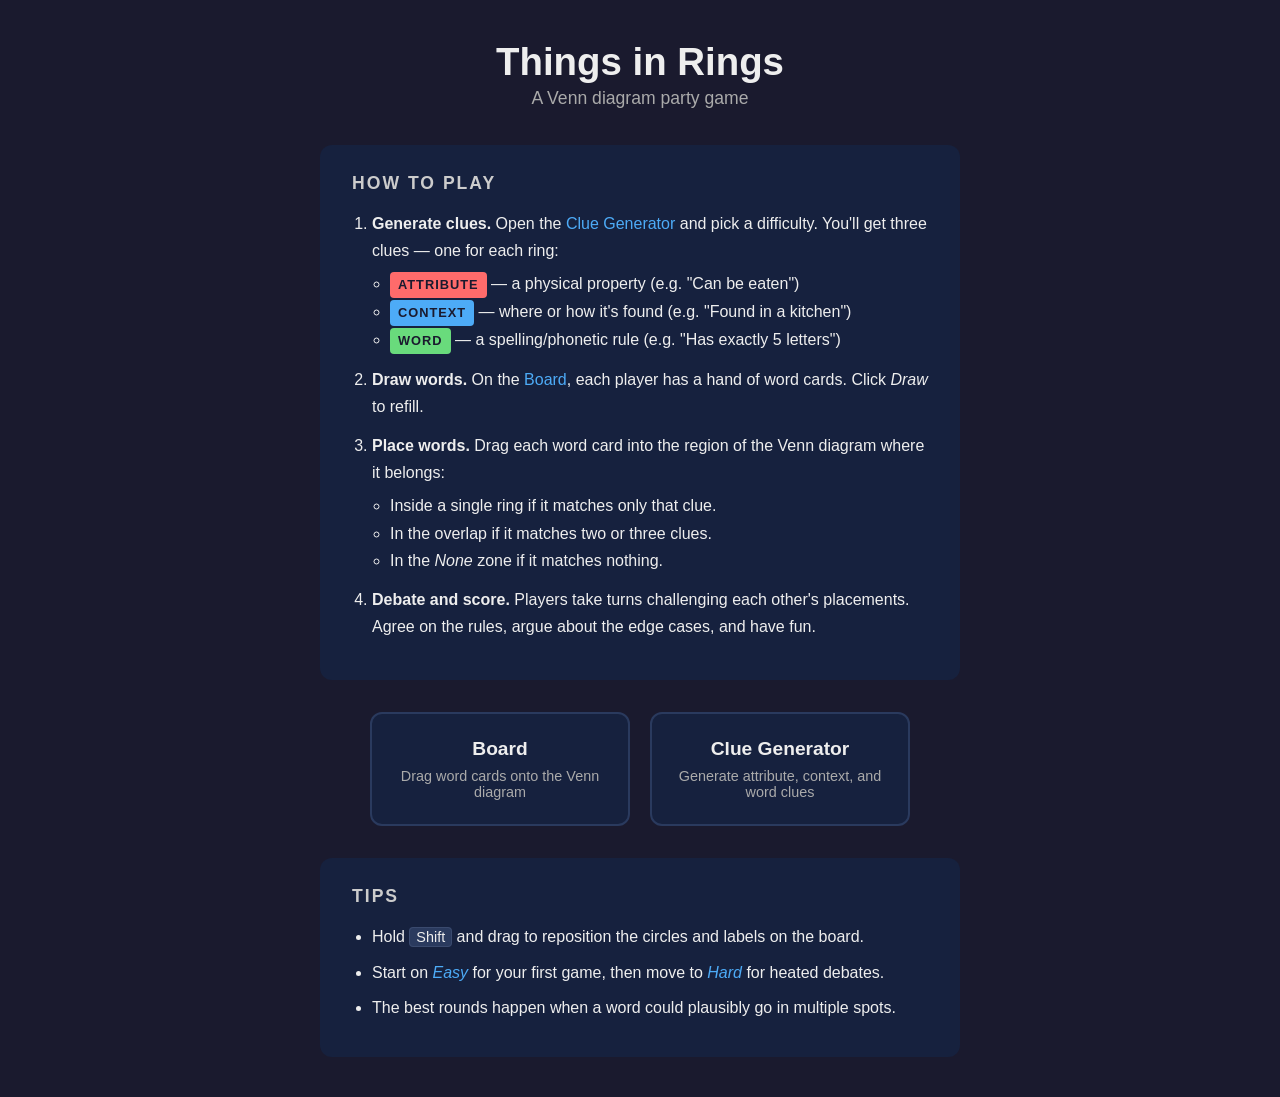
==== index.html @ 873f7dc0 "Added a landing page to link to board and clues" ====
<!DOCTYPE html>
<html lang="en">
<head>
  <meta charset="UTF-8">
  <meta name="viewport" content="width=device-width, initial-scale=1.0">
  <title>Things in Rings</title>
  <link rel="stylesheet" href="./styles.css">
</head>
<body class="index-page">
  <h1>Things in Rings</h1>
  <p class="tagline">A Venn diagram party game</p>

  <div class="how-to-play">
    <h2>How to Play</h2>
    <ol>
      <li><strong>Generate clues.</strong> Open the <a href="clues.html">Clue Generator</a> and pick a difficulty. You'll get three clues &mdash; one for each ring:
        <ul>
          <li><span class="ring-label attribute">Attribute</span> &mdash; a physical property (e.g. "Can be eaten")</li>
          <li><span class="ring-label context">Context</span> &mdash; where or how it's found (e.g. "Found in a kitchen")</li>
          <li><span class="ring-label word">Word</span> &mdash; a spelling/phonetic rule (e.g. "Has exactly 5 letters")</li>
        </ul>
      </li>
      <li><strong>Draw words.</strong> On the <a href="board.html">Board</a>, each player has a hand of word cards. Click <em>Draw</em> to refill.</li>
      <li><strong>Place words.</strong> Drag each word card into the region of the Venn diagram where it belongs:
        <ul>
          <li>Inside a single ring if it matches only that clue.</li>
          <li>In the overlap if it matches two or three clues.</li>
          <li>In the <em>None</em> zone if it matches nothing.</li>
        </ul>
      </li>
      <li><strong>Debate and score.</strong> Players take turns challenging each other's placements. Agree on the rules, argue about the edge cases, and have fun.</li>
    </ol>
  </div>

  <div class="nav-links">
    <a href="board.html" class="nav-card">
      <h3>Board</h3>
      <p>Drag word cards onto the Venn diagram</p>
    </a>
    <a href="clues.html" class="nav-card">
      <h3>Clue Generator</h3>
      <p>Generate attribute, context, and word clues</p>
    </a>
  </div>

  <div class="tips">
    <h2>Tips</h2>
    <ul>
      <li>Hold <kbd>Shift</kbd> and drag to reposition the circles and labels on the board.</li>
      <li>Start on <em>Easy</em> for your first game, then move to <em>Hard</em> for heated debates.</li>
      <li>The best rounds happen when a word could plausibly go in multiple spots.</li>
    </ul>
  </div>
</body>
</html>
---- styles.css ----
/* ===== Shared Reset ===== */
* {
    margin: 0;
    padding: 0;
    box-sizing: border-box;
}

/* ===== Index (index.html) ===== */
body.index-page {
    font-family: -apple-system, BlinkMacSystemFont, 'Segoe UI', sans-serif;
    background: #1a1a2e;
    color: #eee;
    min-height: 100vh;
    display: flex;
    flex-direction: column;
    align-items: center;
    padding: 40px 20px;
}

body.index-page h1 {
    font-size: 2.4rem;
    margin-bottom: 4px;
}

.tagline {
    font-size: 1.1rem;
    color: #aaa;
    margin-bottom: 36px;
}

.how-to-play {
    max-width: 640px;
    width: 100%;
    background: #16213e;
    border-radius: 12px;
    padding: 28px 32px;
    margin-bottom: 32px;
}

.how-to-play h2 {
    font-size: 1.1rem;
    text-transform: uppercase;
    letter-spacing: 2px;
    margin-bottom: 16px;
    color: #ccc;
}

.how-to-play ol {
    padding-left: 20px;
    line-height: 1.7;
}

.how-to-play ol > li {
    margin-bottom: 12px;
}

.how-to-play ul {
    padding-left: 18px;
    margin-top: 6px;
}

.how-to-play a {
    color: #4dabf7;
    text-decoration: none;
}

.how-to-play a:hover {
    text-decoration: underline;
}

.ring-label {
    display: inline-block;
    font-size: 0.8rem;
    font-weight: 600;
    text-transform: uppercase;
    letter-spacing: 1px;
    padding: 2px 8px;
    border-radius: 4px;
    color: #1a1a2e;
}

.ring-label.attribute { background: #ff6b6b; }
.ring-label.context   { background: #4dabf7; }
.ring-label.word      { background: #69db7c; }

.nav-links {
    display: flex;
    gap: 20px;
    margin-bottom: 32px;
    flex-wrap: wrap;
    justify-content: center;
}

.nav-card {
    display: block;
    width: 260px;
    background: #16213e;
    border: 2px solid #2a3a5e;
    border-radius: 12px;
    padding: 24px;
    text-align: center;
    text-decoration: none;
    color: #eee;
    transition: border-color 0.2s, transform 0.2s;
}

.nav-card:hover {
    border-color: #4dabf7;
    transform: translateY(-2px);
}

.nav-card h3 {
    font-size: 1.2rem;
    margin-bottom: 8px;
}

.nav-card p {
    font-size: 0.9rem;
    color: #aaa;
}

.tips {
    max-width: 640px;
    width: 100%;
    background: #16213e;
    border-radius: 12px;
    padding: 28px 32px;
}

.tips h2 {
    font-size: 1.1rem;
    text-transform: uppercase;
    letter-spacing: 2px;
    margin-bottom: 16px;
    color: #ccc;
}

.tips ul {
    padding-left: 20px;
    line-height: 1.7;
}

.tips li {
    margin-bottom: 8px;
}

.tips kbd {
    background: #2a3a5e;
    border: 1px solid #3a4a6e;
    border-radius: 4px;
    padding: 1px 6px;
    font-family: inherit;
    font-size: 0.9em;
}

.tips em {
    color: #4dabf7;
}

/* ===== Board (board.html) ===== */
body.board-page {
    font-family: 'Arial', sans-serif;
    background: #f8f9fa;
    color: #333;
    overflow: hidden;
    user-select: none;
}

.container {
    height: 100vh;
    display: flex;
    flex-direction: column;
}

.board-area {
    height: 85vh;
    position: relative;
    background: #ffffff;
    border-bottom: 1px solid #ddd;
}

.venn-circle {
    position: absolute;
    border-radius: 50%;
    opacity: 0.3;
    width: 40vw;
    height: 40vw;
}

.venn-circle:hover {
    opacity: 0.4;
}

.circle1 {
    background: #ff6b6b;
    border: 2px solid #ff5252;
    top: 2vh;
    left: calc(40% - 40vw + 10vw);
}

.circle2 {
    background: #4dabf7;
    border: 2px solid #339af0;
    top: 2vh;
    left: calc(40% - 10vw);
}

.circle3 {
    background: #69db7c;
    border: 2px solid #51cf66;
    top: calc(85vh - 40vw - 1vh);
    left: calc(40% - 20vw);
}

.region-label {
    position: absolute;
    font-weight: bold;
    font-size: 18px;
    color: #333;
    z-index: 100;
    padding: 8px 12px;
    border-radius: 6px;
    border: 2px solid;
    text-transform: uppercase;
    opacity: 0.8;
}

.label-1 {
    background: #ff6b6b;
    border-color: #ff5252;
    top: calc(2vh + 5vh);
    left: calc((40% - 40vw + 10vw) - 6vw);
}

.label-2 {
    background: #4dabf7;
    border-color: #339af0;
    top: calc(2vh + 5vh);
    left: calc((40% - 10vw) + 40vw + 6vw - 8vw);
}

.label-3 {
    background: #69db7c;
    border-color: #51cf66;
    top: 52vw;
    left: calc((40% - 20vw) + 3vw);
}

.label-none {
    position: absolute;
    top: calc(50%);
    left: 80vw;
    font-weight: bold;
    font-size: 18px;
    color: #333;
    z-index: 100;
    padding: 8px 12px;
    border-radius: 6px;
    background: #adb5bd;
    border: 2px solid #868e96;
}

.bottom-area {
    height: 15vh;
    display: flex;
    align-items: center;
    justify-content: center;
    padding: 20px;
    background: #f1f3f4;
}

.hand-area {
    display: flex;
    gap: 15px;
    align-items: center;
    min-height: 60px;
}

.word-card {
    width: 120px;
    height: 60px;
    background: #ffffff;
    border: 2px solid #dee2e6;
    border-radius: 8px;
    display: flex;
    align-items: center;
    justify-content: center;
    cursor: grab;
    font-size: 14px;
    font-weight: 500;
    text-align: center;
    text-transform: uppercase;
    box-shadow: 0 2px 4px rgba(0, 0, 0, 0.1);
    position: relative;
    z-index: 1000;
}

.word-card:hover {
    box-shadow: 0 4px 8px rgba(0, 0, 0, 0.15);
    border-color: #adb5bd;
}

.word-card:active {
    cursor: grabbing;
}

.word-card.dragging {
    position: fixed;
    z-index: 9999;
    transform: scale(1.05);
    box-shadow: 0 8px 16px rgba(0, 0, 0, 0.2);
}

.draw-button {
    width: 100px;
    height: 60px;
    background: #495057;
    border: none;
    border-radius: 8px;
    color: white;
    font-size: 16px;
    font-weight: 500;
    cursor: pointer;
    margin-left: 20px;
    box-shadow: 0 2px 4px rgba(0, 0, 0, 0.1);
}

.draw-button:hover {
    background: #343a40;
    box-shadow: 0 4px 8px rgba(0, 0, 0, 0.15);
}

.draw-button:active {
    transform: translateY(1px);
}

.floating-card {
    position: absolute;
    z-index: 1001;
}

.empty-slot {
    width: 120px;
    height: 60px;
    border: 2px dashed #adb5bd;
    border-radius: 8px;
    display: flex;
    align-items: center;
    justify-content: center;
    color: #6c757d;
    font-size: 12px;
}

/* ===== Clues (clues.html) ===== */
body.clues-page {
    font-family: -apple-system, BlinkMacSystemFont, 'Segoe UI', sans-serif;
    background: #1a1a2e;
    color: #eee;
    min-height: 100vh;
    display: flex;
    flex-direction: column;
    align-items: center;
    padding: 40px 20px;
}

body.clues-page h1 {
    font-size: 2rem;
    margin-bottom: 30px;
}

.controls {
    display: flex;
    gap: 16px;
    align-items: center;
    margin-bottom: 40px;
}

body.clues-page select {
    padding: 10px 20px;
    font-size: 1rem;
    border: none;
    border-radius: 8px;
    background: #16213e;
    color: #eee;
    cursor: pointer;
}

body.clues-page button {
    padding: 10px 28px;
    font-size: 1rem;
    font-weight: 600;
    border: none;
    border-radius: 8px;
    background: #e94560;
    color: #fff;
    cursor: pointer;
    transition: background 0.2s;
}

body.clues-page button:hover {
    background: #c73650;
}

.clues {
    display: flex;
    gap: 24px;
    flex-wrap: wrap;
    justify-content: center;
    max-width: 900px;
    width: 100%;
}

.clue-card {
    flex: 1 1 250px;
    max-width: 300px;
    background: #16213e;
    border-radius: 12px;
    padding: 24px;
    text-align: center;
}

.clue-card h2 {
    font-size: 0.85rem;
    text-transform: uppercase;
    letter-spacing: 2px;
    margin-bottom: 16px;
}

.clue-card.word h2 {
    color: #1a1a2e;
    background: #69db7c;
    border-radius: 6px;
    padding: 6px;
}

.clue-card.attribute h2 {
    color: #1a1a2e;
    background: #ff6b6b;
    border-radius: 6px;
    padding: 6px;
}

.clue-card.context h2 {
    color: #1a1a2e;
    background: #4dabf7;
    border-radius: 6px;
    padding: 6px;
}

.clue-text {
    font-size: 1.15rem;
    line-height: 1.5;
    min-height: 60px;
    display: flex;
    align-items: center;
    justify-content: center;
}
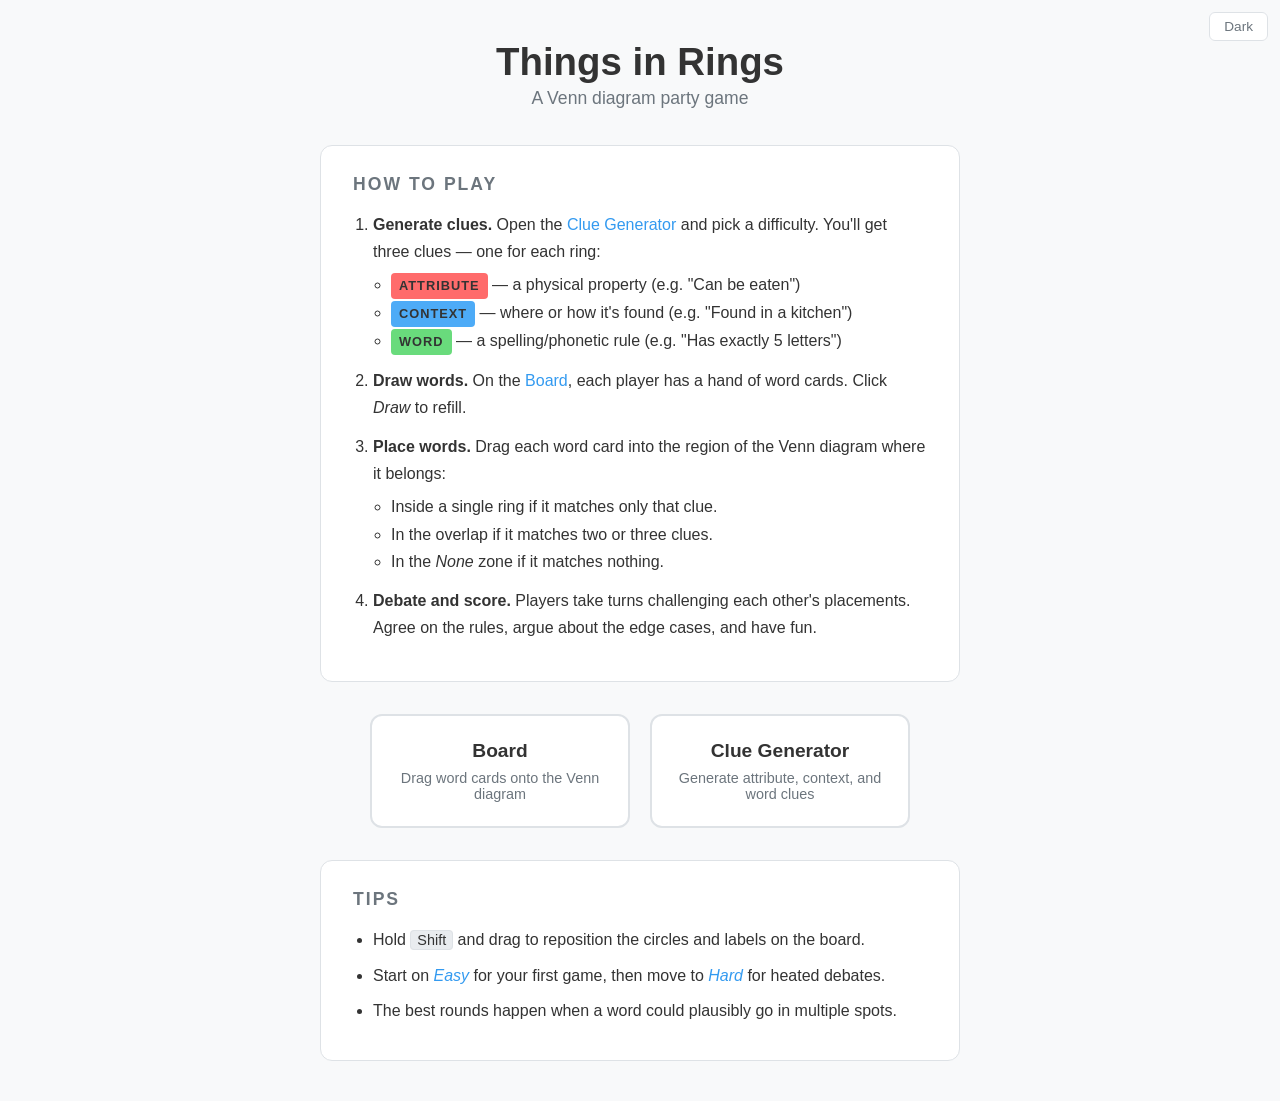
==== commit 4716bb6b: "Consistent themes across all pages" ====
--- a/index.html
+++ b/index.html
@@ -4,9 +4,11 @@
   <meta charset="UTF-8">
   <meta name="viewport" content="width=device-width, initial-scale=1.0">
   <title>Things in Rings</title>
+  <script>document.documentElement.dataset.theme = localStorage.getItem('theme') || 'light';</script>
   <link rel="stylesheet" href="./styles.css">
 </head>
 <body class="index-page">
+  <button class="theme-toggle" id="themeToggle">Dark</button>
   <h1>Things in Rings</h1>
   <p class="tagline">A Venn diagram party game</p>
 
@@ -51,5 +53,6 @@
       <li>The best rounds happen when a word could plausibly go in multiple spots.</li>
     </ul>
   </div>
+  <script src="./theme.js"></script>
 </body>
 </html>
--- a/styles.css
+++ b/styles.css
@@ -1,15 +1,80 @@
-/* ===== Shared Reset ===== */
+/* ===== Theme Variables ===== */
+:root {
+    --bg: #f8f9fa;
+    --bg-surface: #ffffff;
+    --bg-raised: #f1f3f5;
+    --text: #333;
+    --text-muted: #6c757d;
+    --border: #dee2e6;
+    --border-hover: #adb5bd;
+    --accent: #339af0;
+    --btn-bg: #495057;
+    --btn-bg-hover: #343a40;
+    --shadow-sm: rgba(0, 0, 0, 0.1);
+    --shadow-md: rgba(0, 0, 0, 0.15);
+    --shadow-lg: rgba(0, 0, 0, 0.2);
+    --kbd-bg: #e9ecef;
+    --kbd-border: #dee2e6;
+    --none-bg: #adb5bd;
+    --none-border: #868e96;
+}
+
+[data-theme="dark"] {
+    --bg: #1a1a2e;
+    --bg-surface: #16213e;
+    --bg-raised: #1e2a4a;
+    --text: #eee;
+    --text-muted: #aaa;
+    --border: #2a3a5e;
+    --border-hover: #3a4a6e;
+    --accent: #4dabf7;
+    --btn-bg: #2a3a5e;
+    --btn-bg-hover: #3a4a6e;
+    --shadow-sm: rgba(0, 0, 0, 0.3);
+    --shadow-md: rgba(0, 0, 0, 0.4);
+    --shadow-lg: rgba(0, 0, 0, 0.5);
+    --kbd-bg: #2a3a5e;
+    --kbd-border: #3a4a6e;
+    --none-bg: #4a5568;
+    --none-border: #636e7e;
+}
+
+/* ===== Shared Reset & Base ===== */
 * {
     margin: 0;
     padding: 0;
     box-sizing: border-box;
 }
 
+body {
+    font-family: -apple-system, BlinkMacSystemFont, 'Segoe UI', sans-serif;
+    background: var(--bg);
+    color: var(--text);
+}
+
+/* ===== Theme Toggle ===== */
+.theme-toggle {
+    position: fixed;
+    top: 12px;
+    right: 12px;
+    z-index: 10000;
+    background: var(--bg-surface);
+    color: var(--text-muted);
+    border: 1px solid var(--border);
+    border-radius: 6px;
+    padding: 6px 14px;
+    font-size: 0.85rem;
+    font-family: inherit;
+    cursor: pointer;
+}
+
+.theme-toggle:hover {
+    color: var(--text);
+    border-color: var(--border-hover);
+}
+
 /* ===== Index (index.html) ===== */
 body.index-page {
-    font-family: -apple-system, BlinkMacSystemFont, 'Segoe UI', sans-serif;
-    background: #1a1a2e;
-    color: #eee;
     min-height: 100vh;
     display: flex;
     flex-direction: column;
@@ -24,14 +89,15 @@
 
 .tagline {
     font-size: 1.1rem;
-    color: #aaa;
+    color: var(--text-muted);
     margin-bottom: 36px;
 }
 
 .how-to-play {
     max-width: 640px;
     width: 100%;
-    background: #16213e;
+    background: var(--bg-surface);
+    border: 1px solid var(--border);
     border-radius: 12px;
     padding: 28px 32px;
     margin-bottom: 32px;
@@ -42,7 +108,7 @@
     text-transform: uppercase;
     letter-spacing: 2px;
     margin-bottom: 16px;
-    color: #ccc;
+    color: var(--text-muted);
 }
 
 .how-to-play ol {
@@ -60,7 +126,7 @@
 }
 
 .how-to-play a {
-    color: #4dabf7;
+    color: var(--accent);
     text-decoration: none;
 }
 
@@ -76,7 +142,7 @@
     letter-spacing: 1px;
     padding: 2px 8px;
     border-radius: 4px;
-    color: #1a1a2e;
+    color: #333;
 }
 
 .ring-label.attribute { background: #ff6b6b; }
@@ -94,18 +160,18 @@
 .nav-card {
     display: block;
     width: 260px;
-    background: #16213e;
-    border: 2px solid #2a3a5e;
+    background: var(--bg-surface);
+    border: 2px solid var(--border);
     border-radius: 12px;
     padding: 24px;
     text-align: center;
     text-decoration: none;
-    color: #eee;
+    color: var(--text);
     transition: border-color 0.2s, transform 0.2s;
 }
 
 .nav-card:hover {
-    border-color: #4dabf7;
+    border-color: var(--accent);
     transform: translateY(-2px);
 }
 
@@ -116,13 +182,14 @@
 
 .nav-card p {
     font-size: 0.9rem;
-    color: #aaa;
+    color: var(--text-muted);
 }
 
 .tips {
     max-width: 640px;
     width: 100%;
-    background: #16213e;
+    background: var(--bg-surface);
+    border: 1px solid var(--border);
     border-radius: 12px;
     padding: 28px 32px;
 }
@@ -132,7 +199,7 @@
     text-transform: uppercase;
     letter-spacing: 2px;
     margin-bottom: 16px;
-    color: #ccc;
+    color: var(--text-muted);
 }
 
 .tips ul {
@@ -145,8 +212,8 @@
 }
 
 .tips kbd {
-    background: #2a3a5e;
-    border: 1px solid #3a4a6e;
+    background: var(--kbd-bg);
+    border: 1px solid var(--kbd-border);
     border-radius: 4px;
     padding: 1px 6px;
     font-family: inherit;
@@ -154,14 +221,11 @@
 }
 
 .tips em {
-    color: #4dabf7;
+    color: var(--accent);
 }
 
 /* ===== Board (board.html) ===== */
 body.board-page {
-    font-family: 'Arial', sans-serif;
-    background: #f8f9fa;
-    color: #333;
     overflow: hidden;
     user-select: none;
 }
@@ -175,8 +239,8 @@
 .board-area {
     height: 85vh;
     position: relative;
-    background: #ffffff;
-    border-bottom: 1px solid #ddd;
+    background: var(--bg-surface);
+    border-bottom: 1px solid var(--border);
 }
 
 .venn-circle {
@@ -247,17 +311,11 @@
 }
 
 .label-none {
-    position: absolute;
-    top: calc(50%);
+    background: var(--none-bg);
+    border-color: var(--none-border);
+    color: var(--text);
+    top: 50%;
     left: 80vw;
-    font-weight: bold;
-    font-size: 18px;
-    color: #333;
-    z-index: 100;
-    padding: 8px 12px;
-    border-radius: 6px;
-    background: #adb5bd;
-    border: 2px solid #868e96;
 }
 
 .bottom-area {
@@ -266,7 +324,7 @@
     align-items: center;
     justify-content: center;
     padding: 20px;
-    background: #f1f3f4;
+    background: var(--bg-raised);
 }
 
 .hand-area {
@@ -279,8 +337,8 @@
 .word-card {
     width: 120px;
     height: 60px;
-    background: #ffffff;
-    border: 2px solid #dee2e6;
+    background: var(--bg-surface);
+    border: 2px solid var(--border);
     border-radius: 8px;
     display: flex;
     align-items: center;
@@ -290,14 +348,14 @@
     font-weight: 500;
     text-align: center;
     text-transform: uppercase;
-    box-shadow: 0 2px 4px rgba(0, 0, 0, 0.1);
+    box-shadow: 0 2px 4px var(--shadow-sm);
     position: relative;
     z-index: 1000;
 }
 
 .word-card:hover {
-    box-shadow: 0 4px 8px rgba(0, 0, 0, 0.15);
-    border-color: #adb5bd;
+    box-shadow: 0 4px 8px var(--shadow-md);
+    border-color: var(--border-hover);
 }
 
 .word-card:active {
@@ -308,26 +366,27 @@
     position: fixed;
     z-index: 9999;
     transform: scale(1.05);
-    box-shadow: 0 8px 16px rgba(0, 0, 0, 0.2);
+    box-shadow: 0 8px 16px var(--shadow-lg);
 }
 
 .draw-button {
     width: 100px;
     height: 60px;
-    background: #495057;
+    background: var(--btn-bg);
     border: none;
     border-radius: 8px;
     color: white;
     font-size: 16px;
     font-weight: 500;
+    font-family: inherit;
     cursor: pointer;
     margin-left: 20px;
-    box-shadow: 0 2px 4px rgba(0, 0, 0, 0.1);
+    box-shadow: 0 2px 4px var(--shadow-sm);
 }
 
 .draw-button:hover {
-    background: #343a40;
-    box-shadow: 0 4px 8px rgba(0, 0, 0, 0.15);
+    background: var(--btn-bg-hover);
+    box-shadow: 0 4px 8px var(--shadow-md);
 }
 
 .draw-button:active {
@@ -342,20 +401,17 @@
 .empty-slot {
     width: 120px;
     height: 60px;
-    border: 2px dashed #adb5bd;
+    border: 2px dashed var(--border-hover);
     border-radius: 8px;
     display: flex;
     align-items: center;
     justify-content: center;
-    color: #6c757d;
+    color: var(--text-muted);
     font-size: 12px;
 }
 
 /* ===== Clues (clues.html) ===== */
 body.clues-page {
-    font-family: -apple-system, BlinkMacSystemFont, 'Segoe UI', sans-serif;
-    background: #1a1a2e;
-    color: #eee;
     min-height: 100vh;
     display: flex;
     flex-direction: column;
@@ -375,17 +431,18 @@
     margin-bottom: 40px;
 }
 
-body.clues-page select {
+.controls select {
     padding: 10px 20px;
     font-size: 1rem;
-    border: none;
+    border: 1px solid var(--border);
     border-radius: 8px;
-    background: #16213e;
-    color: #eee;
+    background: var(--bg-surface);
+    color: var(--text);
+    font-family: inherit;
     cursor: pointer;
 }
 
-body.clues-page button {
+.controls button {
     padding: 10px 28px;
     font-size: 1rem;
     font-weight: 600;
@@ -393,11 +450,12 @@
     border-radius: 8px;
     background: #e94560;
     color: #fff;
+    font-family: inherit;
     cursor: pointer;
     transition: background 0.2s;
 }
 
-body.clues-page button:hover {
+.controls button:hover {
     background: #c73650;
 }
 
@@ -413,7 +471,8 @@
 .clue-card {
     flex: 1 1 250px;
     max-width: 300px;
-    background: #16213e;
+    background: var(--bg-surface);
+    border: 1px solid var(--border);
     border-radius: 12px;
     padding: 24px;
     text-align: center;
@@ -427,21 +486,21 @@
 }
 
 .clue-card.word h2 {
-    color: #1a1a2e;
+    color: #333;
     background: #69db7c;
     border-radius: 6px;
     padding: 6px;
 }
 
 .clue-card.attribute h2 {
-    color: #1a1a2e;
+    color: #333;
     background: #ff6b6b;
     border-radius: 6px;
     padding: 6px;
 }
 
 .clue-card.context h2 {
-    color: #1a1a2e;
+    color: #333;
     background: #4dabf7;
     border-radius: 6px;
     padding: 6px;
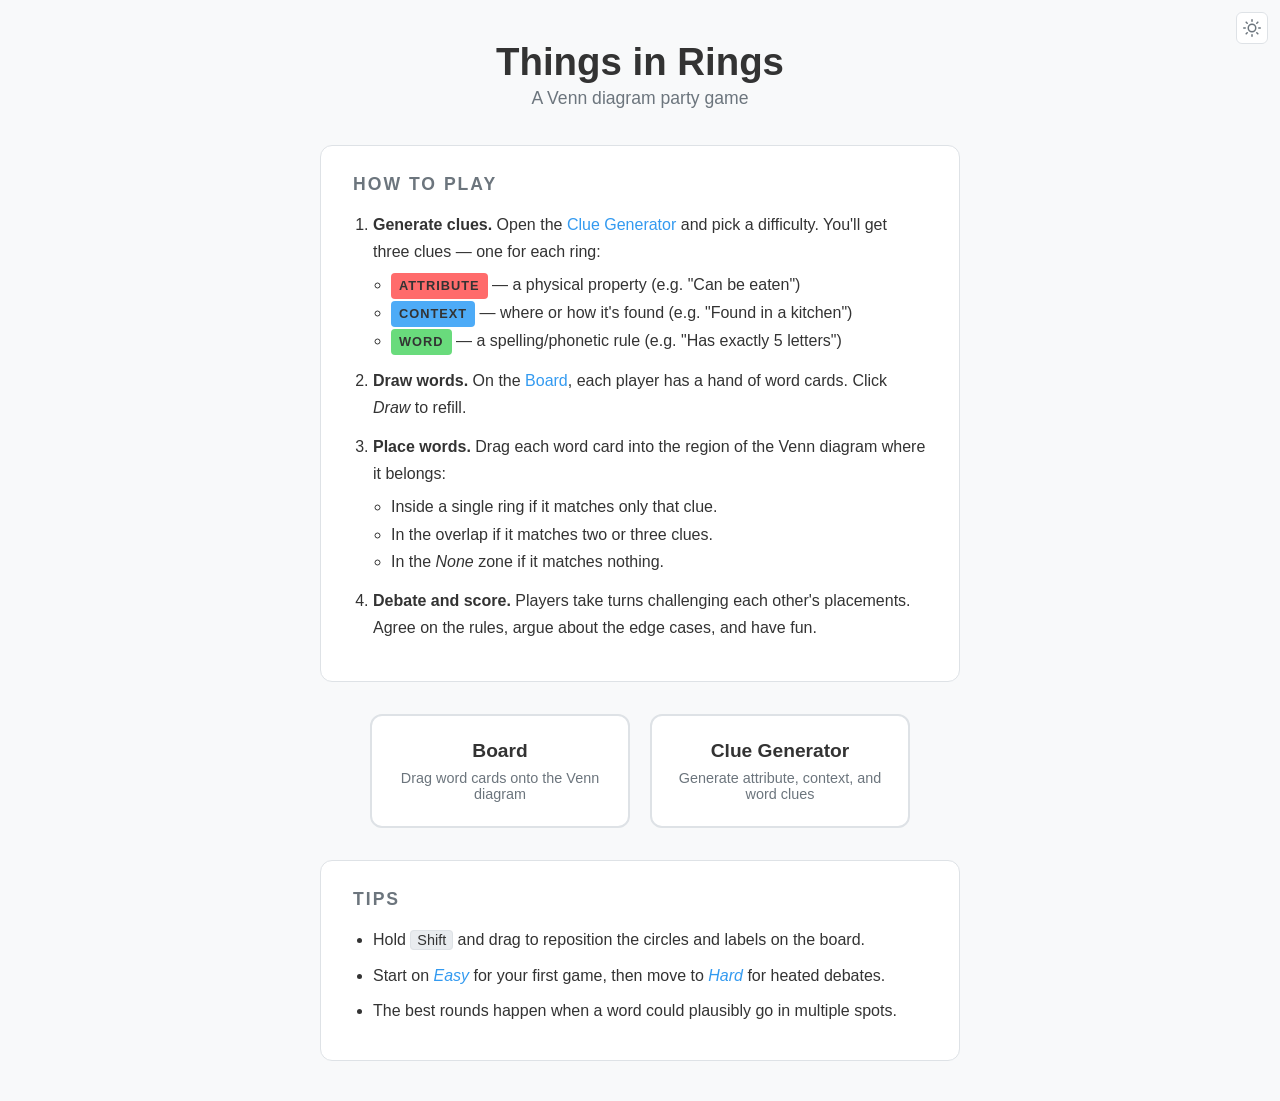
==== commit 5cd4931e: "dark/light theme icons" ====
--- a/index.html
+++ b/index.html
@@ -8,7 +8,10 @@
   <link rel="stylesheet" href="./styles.css">
 </head>
 <body class="index-page">
-  <button class="theme-toggle" id="themeToggle">Dark</button>
+  <button class="theme-toggle" id="themeToggle" aria-label="Toggle dark mode">
+    <svg class="icon icon-sun" viewBox="0 0 24 24" fill="none" stroke="currentColor" stroke-width="2" stroke-linecap="round" stroke-linejoin="round"><circle cx="12" cy="12" r="5"/><line x1="12" y1="1" x2="12" y2="3"/><line x1="12" y1="21" x2="12" y2="23"/><line x1="4.22" y1="4.22" x2="5.64" y2="5.64"/><line x1="18.36" y1="18.36" x2="19.78" y2="19.78"/><line x1="1" y1="12" x2="3" y2="12"/><line x1="21" y1="12" x2="23" y2="12"/><line x1="4.22" y1="19.78" x2="5.64" y2="18.36"/><line x1="18.36" y1="5.64" x2="19.78" y2="4.22"/></svg>
+    <svg class="icon icon-moon" viewBox="0 0 24 24" fill="none" stroke="currentColor" stroke-width="2" stroke-linecap="round" stroke-linejoin="round"><path d="M21 12.79A9 9 0 1 1 11.21 3 7 7 0 0 0 21 12.79z"/></svg>
+  </button>
   <h1>Things in Rings</h1>
   <p class="tagline">A Venn diagram party game</p>
 
--- a/styles.css
+++ b/styles.css
@@ -62,15 +62,31 @@
     color: var(--text-muted);
     border: 1px solid var(--border);
     border-radius: 6px;
-    padding: 6px 14px;
-    font-size: 0.85rem;
-    font-family: inherit;
+    padding: 6px;
+    line-height: 0;
     cursor: pointer;
 }
 
 .theme-toggle:hover {
     color: var(--text);
     border-color: var(--border-hover);
+}
+
+.theme-toggle .icon {
+    width: 18px;
+    height: 18px;
+}
+
+.theme-toggle .icon-moon {
+    display: none;
+}
+
+[data-theme="dark"] .theme-toggle .icon-sun {
+    display: none;
+}
+
+[data-theme="dark"] .theme-toggle .icon-moon {
+    display: block;
 }
 
 /* ===== Index (index.html) ===== */
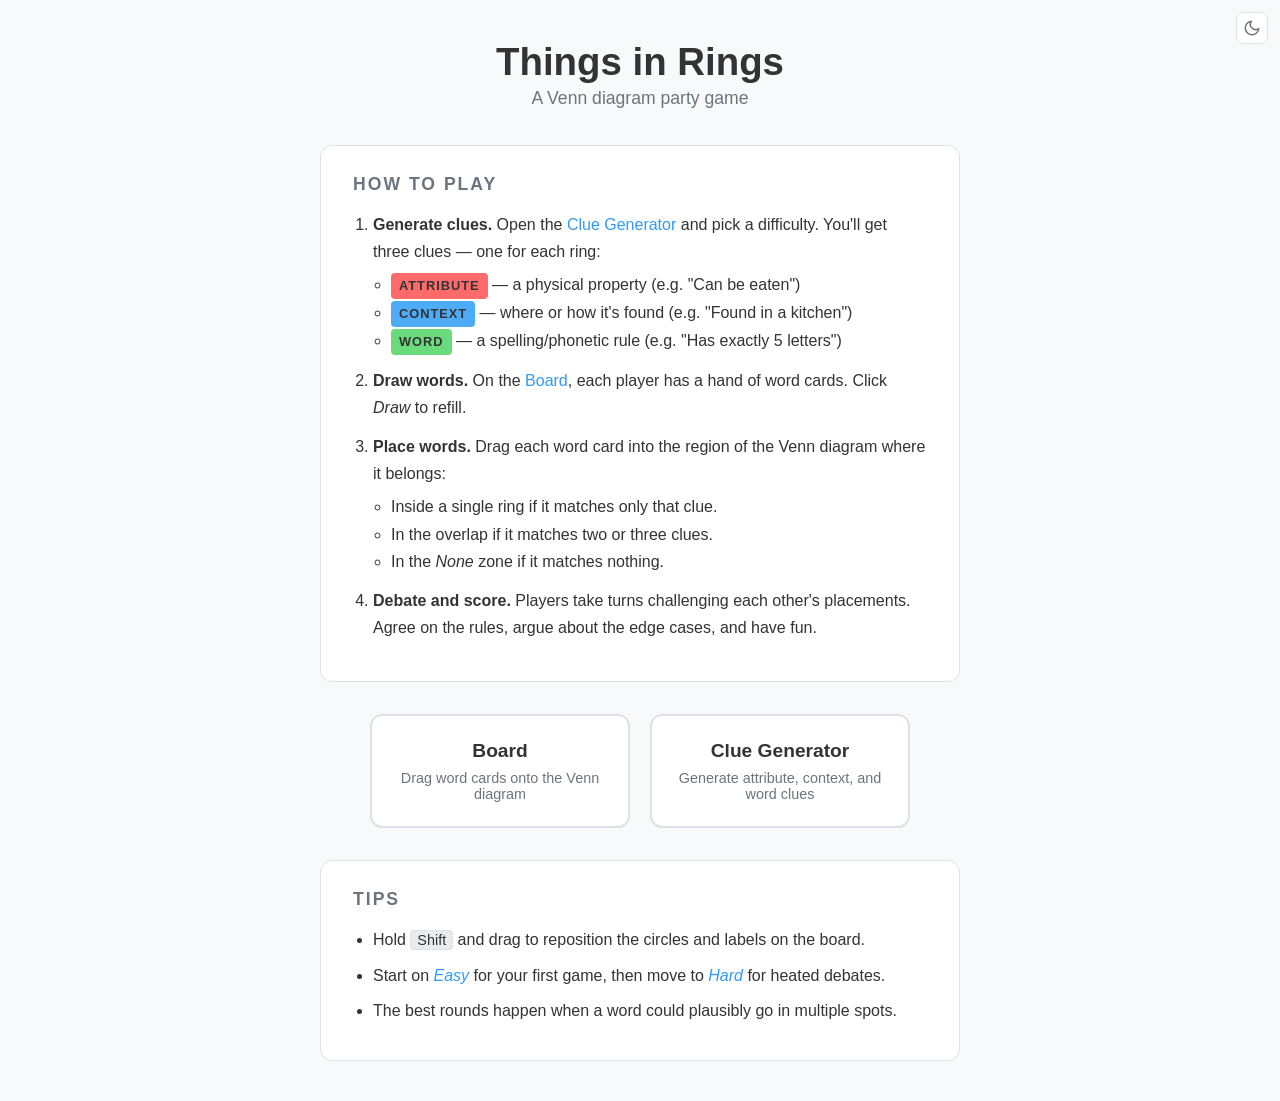
==== commit ab997bf9: "Add goatcounter" ====
--- a/index.html
+++ b/index.html
@@ -57,5 +57,7 @@
     </ul>
   </div>
   <script src="./theme.js"></script>
+  <script data-goatcounter="https://cakester.goatcounter.com/count"
+          async src="//gc.zgo.at/count.js"></script>
 </body>
 </html>
--- a/styles.css
+++ b/styles.css
@@ -77,15 +77,15 @@
     height: 18px;
 }
 
-.theme-toggle .icon-moon {
+.theme-toggle .icon-sun {
     display: none;
 }
 
+[data-theme="dark"] .theme-toggle .icon-moon {
+    display: none;
+}
+
 [data-theme="dark"] .theme-toggle .icon-sun {
-    display: none;
-}
-
-[data-theme="dark"] .theme-toggle .icon-moon {
     display: block;
 }
 
@@ -409,6 +409,66 @@
     transform: translateY(1px);
 }
 
+.nsfw-toggle {
+    position: fixed;
+    bottom: 8px;
+    right: 8px;
+    display: flex;
+    align-items: center;
+    gap: 5px;
+    user-select: none;
+    opacity: 0.45;
+    transition: opacity 0.2s;
+    z-index: 10000;
+}
+
+.nsfw-toggle:hover {
+    opacity: 1;
+}
+
+.nsfw-label {
+    font-size: 10px;
+    font-weight: 600;
+    color: var(--text-muted);
+    text-transform: uppercase;
+    letter-spacing: 1px;
+}
+
+.nsfw-option {
+    padding: 3px 7px;
+    font-size: 10px;
+    font-weight: 500;
+    font-family: inherit;
+    border: 1px solid var(--border);
+    background: var(--bg-surface);
+    color: var(--text-muted);
+    cursor: pointer;
+    transition: background 0.15s, color 0.15s;
+}
+
+.nsfw-option:first-of-type {
+    border-radius: 4px 0 0 4px;
+}
+
+.nsfw-option:last-of-type {
+    border-radius: 0 4px 4px 0;
+}
+
+.nsfw-option:not(:first-of-type) {
+    border-left: none;
+}
+
+.nsfw-option.active {
+    background: #e94560;
+    border-color: #e94560;
+    color: #fff;
+}
+
+.nsfw-option:hover:not(.active) {
+    background: var(--bg-raised);
+    color: var(--text);
+}
+
 .floating-card {
     position: absolute;
     z-index: 1001;
@@ -424,6 +484,99 @@
     justify-content: center;
     color: var(--text-muted);
     font-size: 12px;
+}
+
+/* ===== Board Tablet ===== */
+@media (max-width: 1024px) and (min-width: 601px) {
+    .circle3 {
+        top: calc(2vh + 20vw);
+        left: calc(40% - 20vw);
+        max-height: calc(85vh - 2vh - 20vw - 2vh);
+    }
+
+    .label-3 {
+        top: min(calc(2vh + 20vw + 41vw), calc(85vh - 5vh));
+    }
+}
+
+/* ===== Board Mobile ===== */
+@media (max-width: 600px) {
+    .board-area {
+        height: 70vh;
+    }
+
+    .venn-circle {
+        width: 48vw;
+        height: 48vw;
+    }
+
+    .circle1 {
+        left: calc(50% - 40vw);
+    }
+
+    .circle2 {
+        left: calc(50% - 8vw);
+    }
+
+    .circle3 {
+        top: calc(2vh + 28vw);
+        left: calc(50% - 24vw);
+    }
+
+    .region-label {
+        font-size: 11px;
+        padding: 4px 6px;
+    }
+
+    .label-1 {
+        top: 2vw;
+        left: 2vw;
+    }
+
+    .label-2 {
+        top: 46px;
+        left: auto;
+        right: 2vw;
+    }
+
+    .label-3 {
+        top: min(calc(2vh + 28vw + 49vw), calc(70vh - 5vh));
+        left: calc(50% - 24vw + 2vw);
+    }
+
+    .label-none {
+        left: auto;
+        right: 3vw;
+        top: calc(70vh - 8vh);
+    }
+
+    .bottom-area {
+        height: 30vh;
+        flex-direction: column;
+        padding: 10px;
+        gap: 8px;
+        overflow-y: auto;
+    }
+
+    .hand-area {
+        flex-wrap: wrap;
+        justify-content: center;
+        gap: 8px;
+    }
+
+    .word-card {
+        width: 85px;
+        height: 42px;
+        font-size: 11px;
+    }
+
+    .draw-button {
+        width: 80px;
+        height: 38px;
+        font-size: 14px;
+        margin-left: 0;
+    }
+
 }
 
 /* ===== Clues (clues.html) ===== */
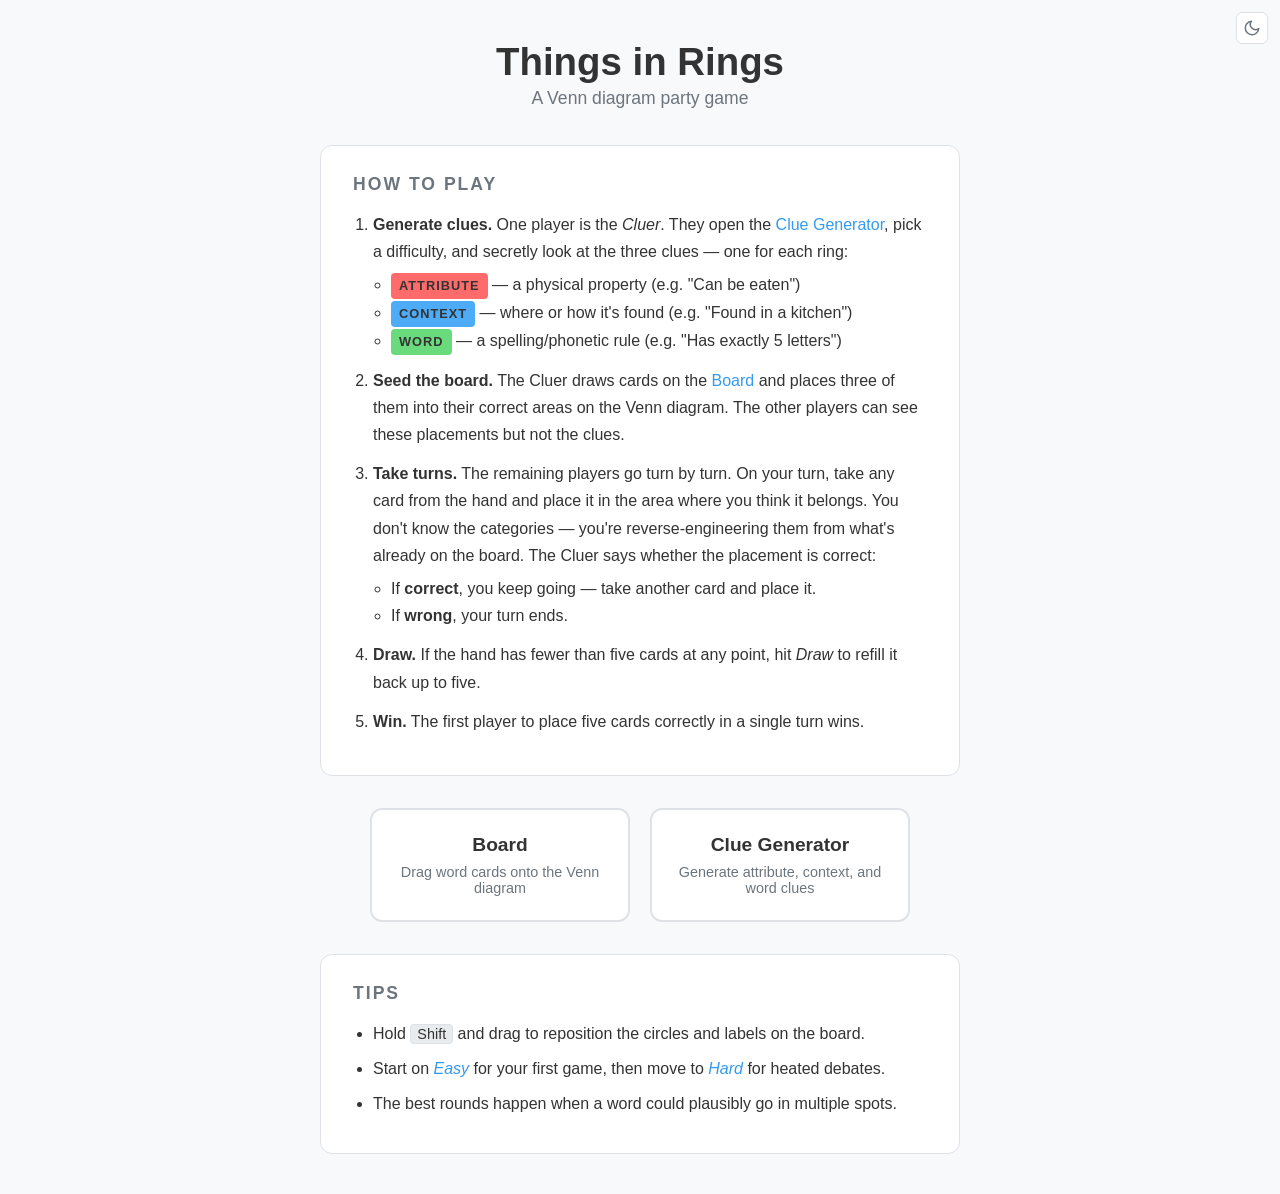
==== commit 95a4b504: "Fix instructions for competitive play" ====
--- a/index.html
+++ b/index.html
@@ -4,6 +4,7 @@
   <meta charset="UTF-8">
   <meta name="viewport" content="width=device-width, initial-scale=1.0">
   <title>Things in Rings</title>
+  <link rel="icon" href="data:image/svg+xml,<svg xmlns='http://www.w3.org/2000/svg' viewBox='0 0 100 100'><circle cx='50' cy='50' r='45' fill='%23222'/><text x='50' y='68' font-family='Georgia,serif' font-size='60' font-style='italic' fill='%23f5f5f5' text-anchor='middle'>e</text></svg>">
   <script>document.documentElement.dataset.theme = localStorage.getItem('theme') || 'light';</script>
   <link rel="stylesheet" href="./styles.css">
 </head>
@@ -18,22 +19,22 @@
   <div class="how-to-play">
     <h2>How to Play</h2>
     <ol>
-      <li><strong>Generate clues.</strong> Open the <a href="clues.html">Clue Generator</a> and pick a difficulty. You'll get three clues &mdash; one for each ring:
+      <li><strong>Generate clues.</strong> One player is the <em>Cluer</em>. They open the <a href="clues.html">Clue Generator</a>, pick a difficulty, and secretly look at the three clues &mdash; one for each ring:
         <ul>
           <li><span class="ring-label attribute">Attribute</span> &mdash; a physical property (e.g. "Can be eaten")</li>
           <li><span class="ring-label context">Context</span> &mdash; where or how it's found (e.g. "Found in a kitchen")</li>
           <li><span class="ring-label word">Word</span> &mdash; a spelling/phonetic rule (e.g. "Has exactly 5 letters")</li>
         </ul>
       </li>
-      <li><strong>Draw words.</strong> On the <a href="board.html">Board</a>, each player has a hand of word cards. Click <em>Draw</em> to refill.</li>
-      <li><strong>Place words.</strong> Drag each word card into the region of the Venn diagram where it belongs:
+      <li><strong>Seed the board.</strong> The Cluer draws cards on the <a href="board.html">Board</a> and places three of them into their correct areas on the Venn diagram. The other players can see these placements but not the clues.</li>
+      <li><strong>Take turns.</strong> The remaining players go turn by turn. On your turn, take any card from the hand and place it in the area where you think it belongs. You don't know the categories &mdash; you're reverse-engineering them from what's already on the board. The Cluer says whether the placement is correct:
         <ul>
-          <li>Inside a single ring if it matches only that clue.</li>
-          <li>In the overlap if it matches two or three clues.</li>
-          <li>In the <em>None</em> zone if it matches nothing.</li>
+          <li>If <strong>correct</strong>, you keep going &mdash; take another card and place it.</li>
+          <li>If <strong>wrong</strong>, your turn ends.</li>
         </ul>
       </li>
-      <li><strong>Debate and score.</strong> Players take turns challenging each other's placements. Agree on the rules, argue about the edge cases, and have fun.</li>
+      <li><strong>Draw.</strong> If the hand has fewer than five cards at any point, hit <em>Draw</em> to refill it back up to five.</li>
+      <li><strong>Win.</strong> The first player to place five cards correctly in a single turn wins.</li>
     </ol>
   </div>
 
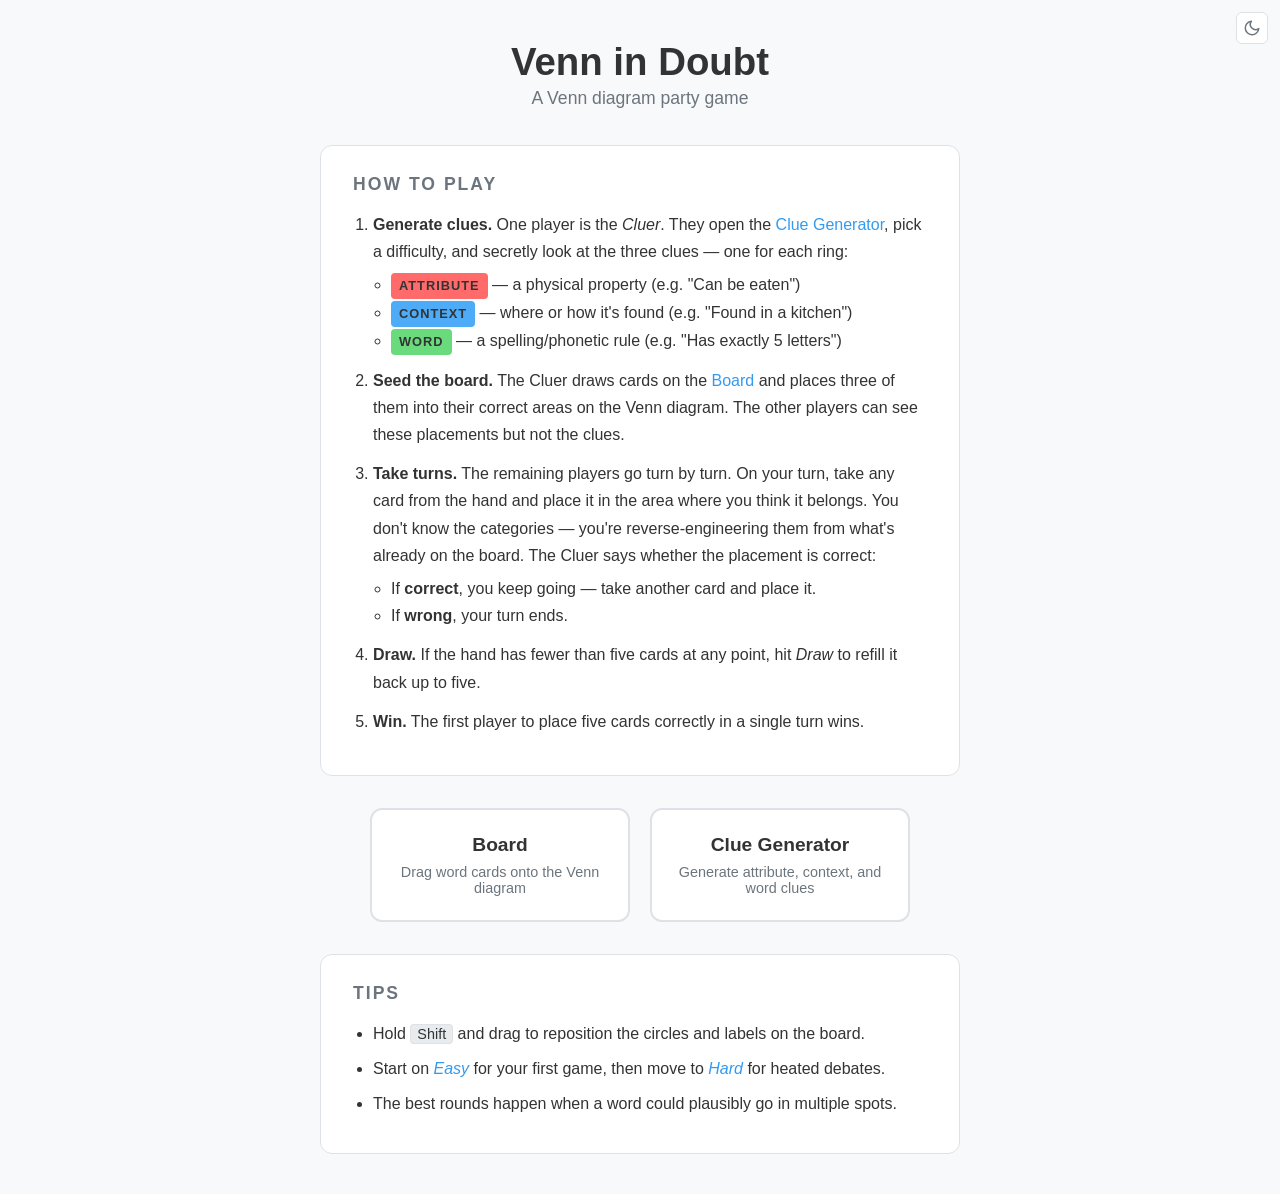
==== commit ba11e2d9: "Renamed to Venn in Doubt" ====
--- a/index.html
+++ b/index.html
@@ -3,7 +3,7 @@
 <head>
   <meta charset="UTF-8">
   <meta name="viewport" content="width=device-width, initial-scale=1.0">
-  <title>Things in Rings</title>
+  <title>Venn in Doubt</title>
   <link rel="icon" href="data:image/svg+xml,<svg xmlns='http://www.w3.org/2000/svg' viewBox='0 0 100 100'><circle cx='50' cy='50' r='45' fill='%23222'/><text x='50' y='68' font-family='Georgia,serif' font-size='60' font-style='italic' fill='%23f5f5f5' text-anchor='middle'>e</text></svg>">
   <script>document.documentElement.dataset.theme = localStorage.getItem('theme') || 'light';</script>
   <link rel="stylesheet" href="./styles.css">
@@ -13,7 +13,7 @@
     <svg class="icon icon-sun" viewBox="0 0 24 24" fill="none" stroke="currentColor" stroke-width="2" stroke-linecap="round" stroke-linejoin="round"><circle cx="12" cy="12" r="5"/><line x1="12" y1="1" x2="12" y2="3"/><line x1="12" y1="21" x2="12" y2="23"/><line x1="4.22" y1="4.22" x2="5.64" y2="5.64"/><line x1="18.36" y1="18.36" x2="19.78" y2="19.78"/><line x1="1" y1="12" x2="3" y2="12"/><line x1="21" y1="12" x2="23" y2="12"/><line x1="4.22" y1="19.78" x2="5.64" y2="18.36"/><line x1="18.36" y1="5.64" x2="19.78" y2="4.22"/></svg>
     <svg class="icon icon-moon" viewBox="0 0 24 24" fill="none" stroke="currentColor" stroke-width="2" stroke-linecap="round" stroke-linejoin="round"><path d="M21 12.79A9 9 0 1 1 11.21 3 7 7 0 0 0 21 12.79z"/></svg>
   </button>
-  <h1>Things in Rings</h1>
+  <h1>Venn in Doubt</h1>
   <p class="tagline">A Venn diagram party game</p>
 
   <div class="how-to-play">
